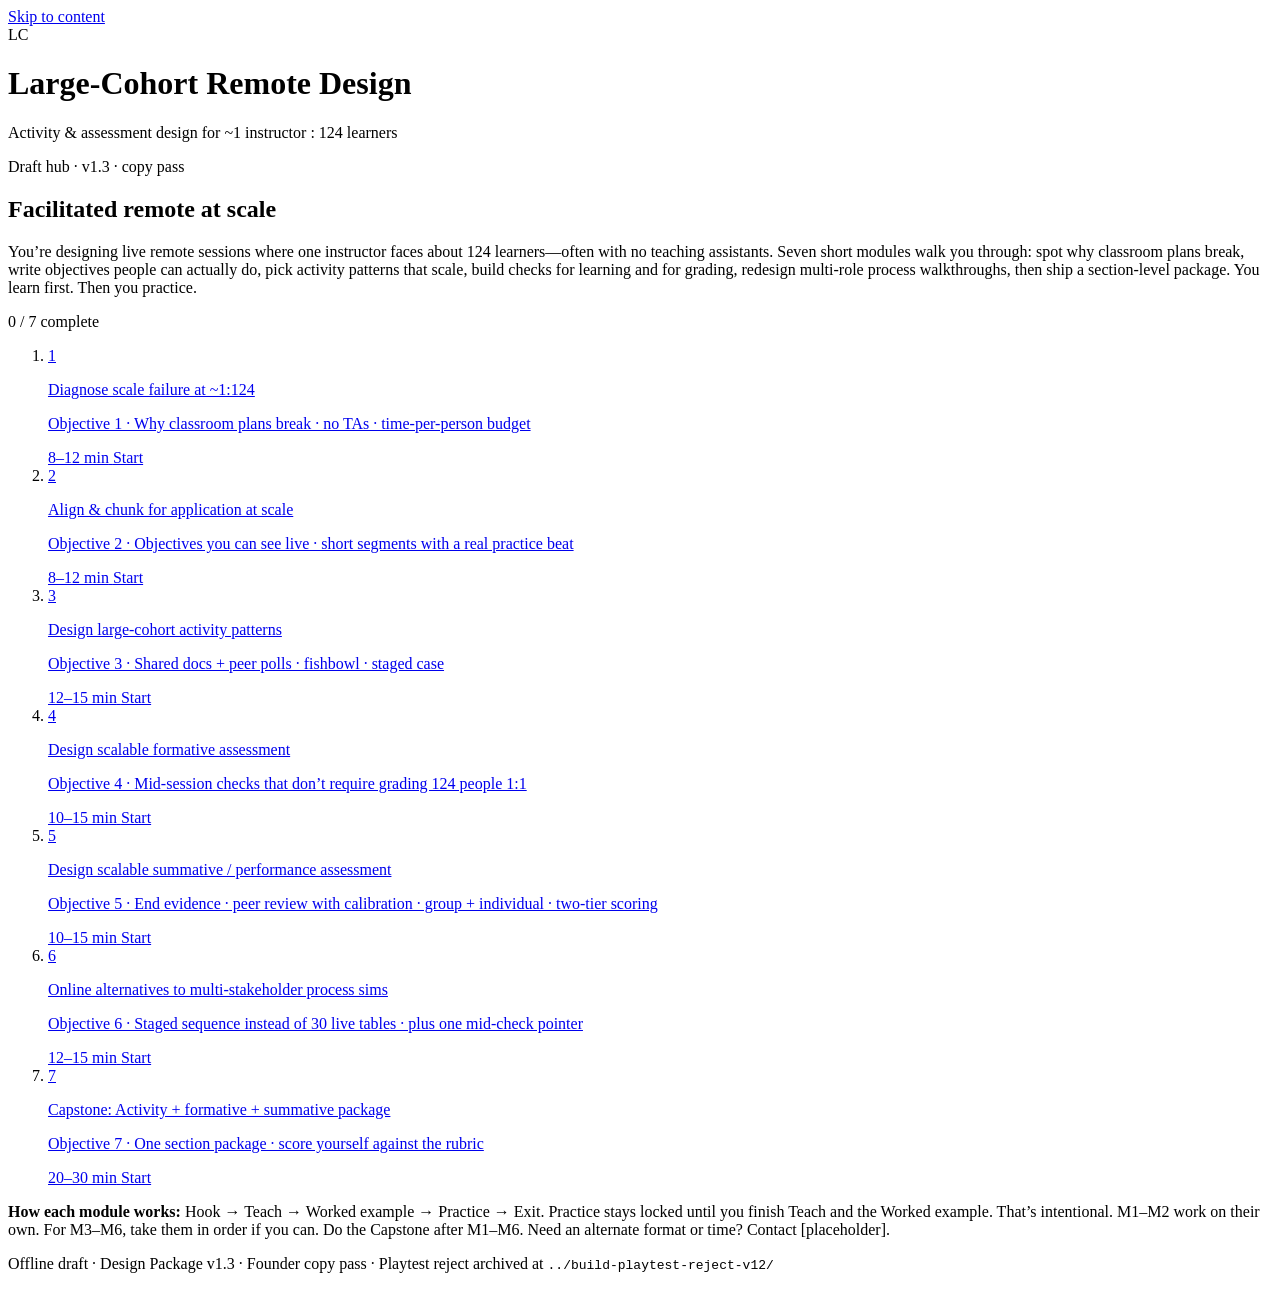
==== index.html @ bc88ca1a "Publish Remote Learning v1.3 playtest hub" ====
<!DOCTYPE html>
<html lang="en">
<head>
<meta charset="UTF-8">
<meta name="viewport" content="width=device-width, initial-scale=1">
<title>Large-Cohort Remote Design — Module Hub</title>
<link rel="stylesheet" href="assets/css/app.css">
</head>
<body>
<a class="skip-link" href="#main">Skip to content</a>
<div class="app app--hub">
  <header class="topbar">
    <div class="brand">
      <div class="brand-mark" aria-hidden="true">LC</div>
      <div>
        <h1>Large-Cohort Remote Design</h1>
        <p>Activity &amp; assessment design for ~1 instructor : 124 learners</p>
      </div>
    </div>
    <div class="topbar-meta">Draft hub · v1.3 · copy pass</div>
  </header>

  <main id="main">
    <section class="glass hub-intro" aria-labelledby="hub-title">
      <h2 id="hub-title">Facilitated remote at scale</h2>
      <p>You’re designing live remote sessions where one instructor faces about 124 learners—often with no teaching assistants. Seven short modules walk you through: spot why classroom plans break, write objectives people can actually do, pick activity patterns that scale, build checks for learning and for grading, redesign multi-role process walkthroughs, then ship a section-level package. You learn first. Then you practice.</p>
      <div class="hub-progress" aria-label="Series progress">
        <div class="hub-progress-track"><div class="hub-progress-fill" id="hub-fill" style="width:0%"></div></div>
        <span class="hub-progress-label" id="hub-label">0 / 7 complete</span>
      </div>
    </section>

    <nav class="glass" aria-label="Module list">
      <ol class="lesson-list" id="lesson-list">
        <li class="lesson-item" data-module="m1">
          <a class="lesson-link" href="modules/m1/index.html">
            <span class="lesson-num">1</span>
            <span class="lesson-body">
              <p class="lesson-title">Diagnose scale failure at ~1:124</p>
              <p class="lesson-meta">Objective 1 · Why classroom plans break · no TAs · time-per-person budget</p>
            </span>
            <span class="lesson-time">8–12 min</span>
            <span class="lesson-status">Start</span>
          </a>
        </li>
        <li class="lesson-item" data-module="m2">
          <a class="lesson-link" href="modules/m2/index.html">
            <span class="lesson-num">2</span>
            <span class="lesson-body">
              <p class="lesson-title">Align &amp; chunk for application at scale</p>
              <p class="lesson-meta">Objective 2 · Objectives you can see live · short segments with a real practice beat</p>
            </span>
            <span class="lesson-time">8–12 min</span>
            <span class="lesson-status">Start</span>
          </a>
        </li>
        <li class="lesson-item" data-module="m3">
          <a class="lesson-link" href="modules/m3/index.html">
            <span class="lesson-num">3</span>
            <span class="lesson-body">
              <p class="lesson-title">Design large-cohort activity patterns</p>
              <p class="lesson-meta">Objective 3 · Shared docs + peer polls · fishbowl · staged case</p>
            </span>
            <span class="lesson-time">12–15 min</span>
            <span class="lesson-status">Start</span>
          </a>
        </li>
        <li class="lesson-item" data-module="m4">
          <a class="lesson-link" href="modules/m4/index.html">
            <span class="lesson-num">4</span>
            <span class="lesson-body">
              <p class="lesson-title">Design scalable formative assessment</p>
              <p class="lesson-meta">Objective 4 · Mid-session checks that don’t require grading 124 people 1:1</p>
            </span>
            <span class="lesson-time">10–15 min</span>
            <span class="lesson-status">Start</span>
          </a>
        </li>
        <li class="lesson-item" data-module="m5">
          <a class="lesson-link" href="modules/m5/index.html">
            <span class="lesson-num">5</span>
            <span class="lesson-body">
              <p class="lesson-title">Design scalable summative / performance assessment</p>
              <p class="lesson-meta">Objective 5 · End evidence · peer review with calibration · group + individual · two-tier scoring</p>
            </span>
            <span class="lesson-time">10–15 min</span>
            <span class="lesson-status">Start</span>
          </a>
        </li>
        <li class="lesson-item" data-module="m6">
          <a class="lesson-link" href="modules/m6/index.html">
            <span class="lesson-num">6</span>
            <span class="lesson-body">
              <p class="lesson-title">Online alternatives to multi-stakeholder process sims</p>
              <p class="lesson-meta">Objective 6 · Staged sequence instead of 30 live tables · plus one mid-check pointer</p>
            </span>
            <span class="lesson-time">12–15 min</span>
            <span class="lesson-status">Start</span>
          </a>
        </li>
        <li class="lesson-item" data-module="m7">
          <a class="lesson-link" href="modules/m7/index.html">
            <span class="lesson-num">7</span>
            <span class="lesson-body">
              <p class="lesson-title">Capstone: Activity + formative + summative package</p>
              <p class="lesson-meta">Objective 7 · One section package · score yourself against the rubric</p>
            </span>
            <span class="lesson-time">20–30 min</span>
            <span class="lesson-status">Start</span>
          </a>
        </li>
      </ol>
    </nav>

    <aside class="glass-soft hub-note">
      <strong style="color:var(--text)">How each module works:</strong> Hook → Teach → Worked example → Practice → Exit.
      Practice stays locked until you finish Teach and the Worked example. That’s intentional.
      M1–M2 work on their own. For M3–M6, take them in order if you can. Do the Capstone after M1–M6.
      Need an alternate format or time? Contact [placeholder].
    </aside>
  </main>

  <p class="footer-note">Offline draft · Design Package v1.3 · Founder copy pass · Playtest reject archived at <code>../build-playtest-reject-v12/</code></p>
</div>
<script src="assets/js/app.js"></script>
<script>
LCApp.initHub({
  listEl: document.getElementById('lesson-list'),
  fillEl: document.getElementById('hub-fill'),
  labelEl: document.getElementById('hub-label'),
  modules: [
    {id:'m1'},{id:'m2'},{id:'m3'},{id:'m4'},{id:'m5'},{id:'m6'},{id:'m7'}
  ]
});
</script>
</body>
</html>
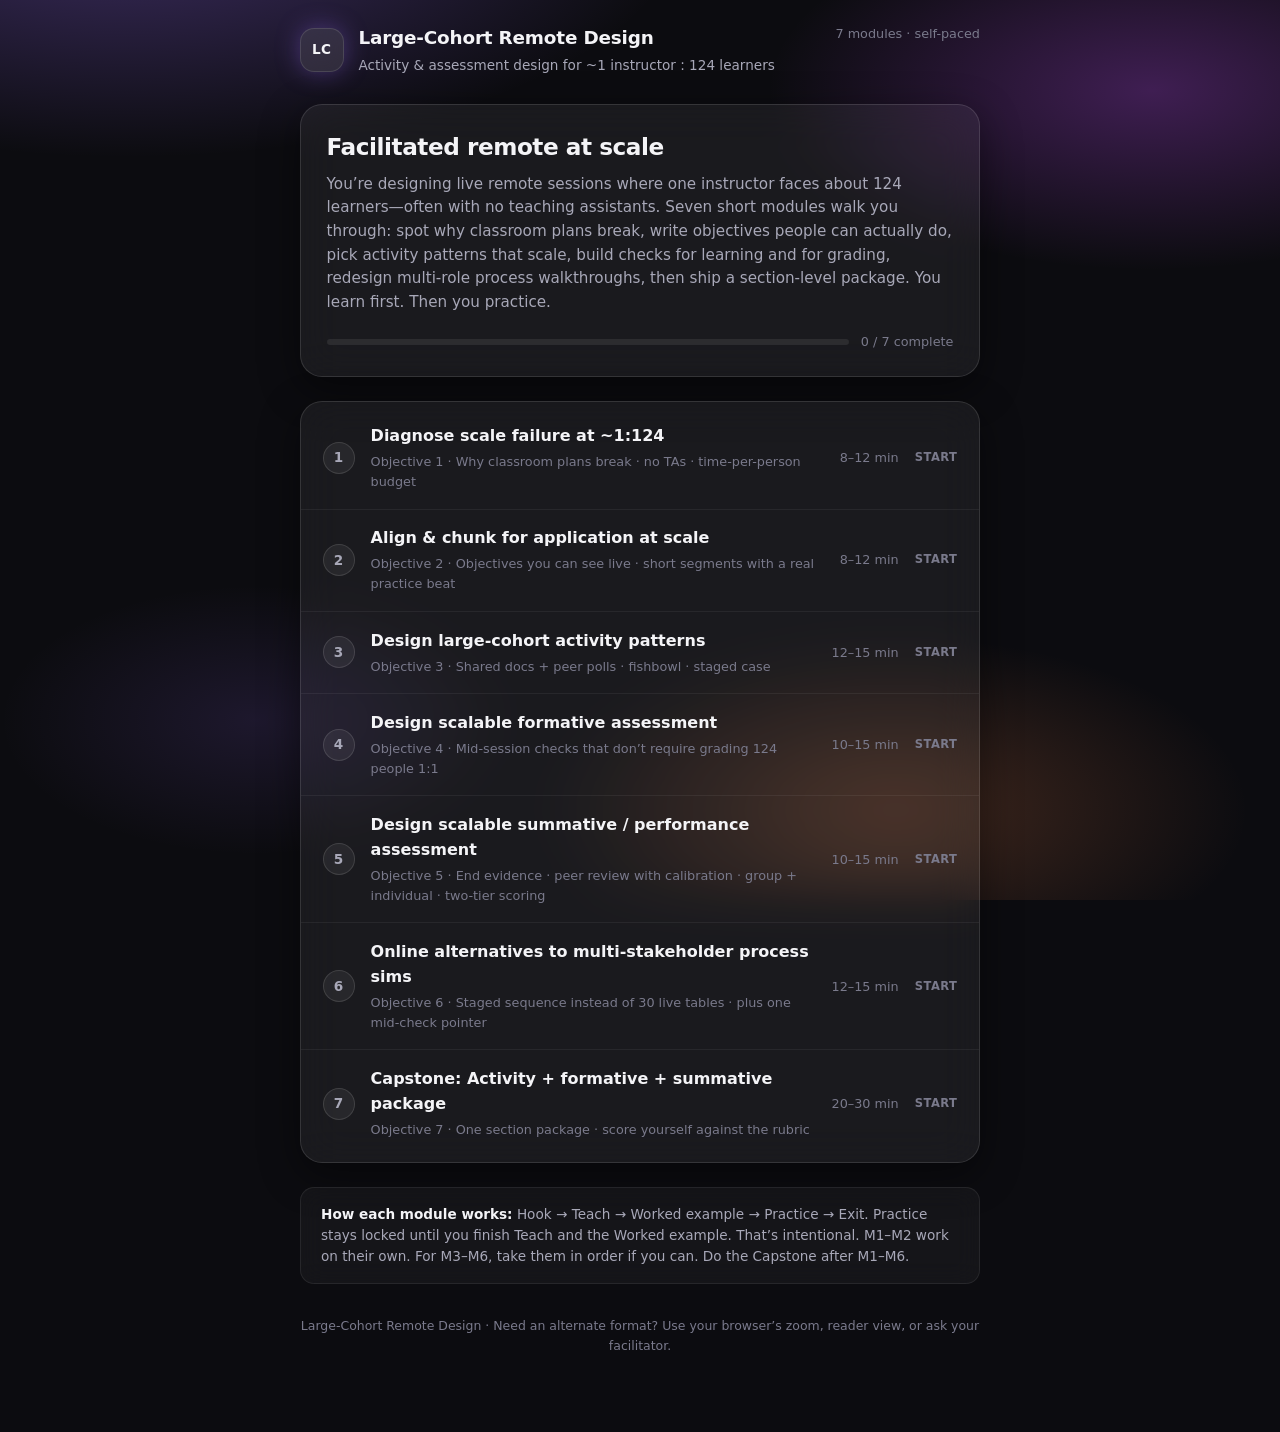
==== commit dd0c357f: "Playtest F-01: strip learner draft/dev chrome" ====
--- a/index.html
+++ b/index.html
@@ -17,7 +17,7 @@
         <p>Activity &amp; assessment design for ~1 instructor : 124 learners</p>
       </div>
     </div>
-    <div class="topbar-meta">Draft hub · v1.3 · copy pass</div>
+    <div class="topbar-meta">7 modules · self-paced</div>
   </header>
 
   <main id="main">
@@ -116,11 +116,10 @@
       <strong style="color:var(--text)">How each module works:</strong> Hook → Teach → Worked example → Practice → Exit.
       Practice stays locked until you finish Teach and the Worked example. That’s intentional.
       M1–M2 work on their own. For M3–M6, take them in order if you can. Do the Capstone after M1–M6.
-      Need an alternate format or time? Contact [placeholder].
     </aside>
   </main>
 
-  <p class="footer-note">Offline draft · Design Package v1.3 · Founder copy pass · Playtest reject archived at <code>../build-playtest-reject-v12/</code></p>
+  <p class="footer-note">Large-Cohort Remote Design · Need an alternate format? Use your browser’s zoom, reader view, or ask your facilitator.</p>
 </div>
 <script src="assets/js/app.js"></script>
 <script>
--- a/assets/css/app.css
+++ b/assets/css/app.css
@@ -0,0 +1,705 @@
+/* Large-Cohort Remote Design — PRIMARY dark glassmorphism
+   Visual bar: build/refs/PRIMARY-dark-glassmorphism.jpg
+   Hub sequencing: SECONDARY lesson-list structure only (no promo chrome) */
+
+:root {
+  --bg: #0c0c10;
+  --bg-elevated: #14141c;
+  --glass: rgba(255, 255, 255, 0.06);
+  --glass-strong: rgba(255, 255, 255, 0.10);
+  --glass-border: rgba(255, 255, 255, 0.12);
+  --glass-border-soft: rgba(255, 255, 255, 0.08);
+  --text: #f4f4f7;
+  --text-muted: #a8a8b8;
+  --text-dim: #7a7a8c;
+  --purple: #9b6dff;
+  --magenta: #c44dff;
+  --orange: #ff8a4c;
+  --glow-purple: rgba(155, 109, 255, 0.35);
+  --glow-magenta: rgba(196, 77, 255, 0.28);
+  --glow-orange: rgba(255, 138, 76, 0.22);
+  --success: #5ddea8;
+  --warn: #ffb454;
+  --danger: #ff6b8a;
+  --radius: 22px;
+  --radius-sm: 14px;
+  --radius-pill: 999px;
+  --font: "Segoe UI", system-ui, -apple-system, BlinkMacSystemFont, "Helvetica Neue", sans-serif;
+  --shadow: 0 12px 40px rgba(0, 0, 0, 0.45);
+  --max: 860px;
+  --hub-max: 720px;
+}
+
+*, *::before, *::after { box-sizing: border-box; }
+
+html { scroll-behavior: smooth; }
+
+body {
+  margin: 0;
+  min-height: 100vh;
+  font-family: var(--font);
+  font-size: 1.05rem;
+  line-height: 1.55;
+  color: var(--text);
+  background: var(--bg);
+  background-image:
+    radial-gradient(ellipse 80% 50% at 10% -10%, var(--glow-purple), transparent 55%),
+    radial-gradient(ellipse 60% 40% at 90% 10%, var(--glow-magenta), transparent 50%),
+    radial-gradient(ellipse 50% 35% at 70% 90%, var(--glow-orange), transparent 55%),
+    radial-gradient(ellipse 40% 30% at 20% 80%, rgba(155, 109, 255, 0.12), transparent 50%);
+  background-attachment: fixed;
+}
+
+.skip-link {
+  position: absolute;
+  left: -9999px;
+  top: 0;
+  z-index: 100;
+  padding: 0.75rem 1.25rem;
+  background: var(--purple);
+  color: #fff;
+  border-radius: var(--radius-sm);
+  text-decoration: none;
+  font-weight: 600;
+}
+.skip-link:focus {
+  left: 1rem;
+  top: 1rem;
+}
+
+.app {
+  max-width: var(--max);
+  margin: 0 auto;
+  padding: 1.5rem 1.25rem 4rem;
+}
+
+.app--hub { max-width: var(--hub-max); }
+
+/* —— Top bar —— */
+.topbar {
+  display: flex;
+  align-items: flex-start;
+  justify-content: space-between;
+  gap: 1rem;
+  margin-bottom: 1.75rem;
+}
+.brand { display: flex; gap: 0.9rem; align-items: center; }
+.brand-mark {
+  width: 44px; height: 44px;
+  border-radius: 14px;
+  display: grid; place-items: center;
+  font-weight: 700; font-size: 0.85rem; letter-spacing: 0.02em;
+  background: var(--glass-strong);
+  border: 1px solid var(--glass-border);
+  backdrop-filter: blur(16px);
+  -webkit-backdrop-filter: blur(16px);
+  box-shadow: 0 0 24px var(--glow-purple);
+  flex-shrink: 0;
+}
+.brand h1 {
+  margin: 0;
+  font-size: 1.15rem;
+  font-weight: 650;
+  letter-spacing: -0.01em;
+}
+.brand p {
+  margin: 0.15rem 0 0;
+  font-size: 0.85rem;
+  color: var(--text-muted);
+}
+.topbar-meta {
+  text-align: right;
+  font-size: 0.8rem;
+  color: var(--text-dim);
+  white-space: nowrap;
+}
+
+/* —— Glass surfaces —— */
+.glass {
+  background: var(--glass);
+  border: 1px solid var(--glass-border);
+  border-radius: var(--radius);
+  backdrop-filter: blur(20px);
+  -webkit-backdrop-filter: blur(20px);
+  box-shadow: var(--shadow);
+}
+.glass-soft {
+  background: rgba(255, 255, 255, 0.04);
+  border: 1px solid var(--glass-border-soft);
+  border-radius: var(--radius-sm);
+  backdrop-filter: blur(12px);
+  -webkit-backdrop-filter: blur(12px);
+}
+
+/* —— Hub lesson list (SECONDARY sequencing) —— */
+.hub-intro {
+  padding: 1.5rem 1.6rem;
+  margin-bottom: 1.5rem;
+}
+.hub-intro h2 {
+  margin: 0 0 0.5rem;
+  font-size: 1.45rem;
+  letter-spacing: -0.02em;
+}
+.hub-intro p {
+  margin: 0;
+  color: var(--text-muted);
+  font-size: 0.95rem;
+}
+.hub-progress {
+  display: flex;
+  align-items: center;
+  gap: 0.75rem;
+  margin-top: 1.1rem;
+}
+.hub-progress-track {
+  flex: 1;
+  height: 6px;
+  border-radius: var(--radius-pill);
+  background: rgba(255, 255, 255, 0.08);
+  overflow: hidden;
+}
+.hub-progress-fill {
+  height: 100%;
+  width: 0%;
+  border-radius: inherit;
+  background: linear-gradient(90deg, var(--purple), var(--magenta));
+  transition: width 0.35s ease;
+}
+.hub-progress-label {
+  font-size: 0.8rem;
+  color: var(--text-dim);
+  min-width: 4.5rem;
+  text-align: right;
+}
+
+.lesson-list {
+  list-style: none;
+  margin: 0;
+  padding: 0.35rem 0;
+}
+.lesson-item {
+  border-bottom: 1px solid rgba(255, 255, 255, 0.06);
+}
+.lesson-item:last-child { border-bottom: none; }
+.lesson-link {
+  display: flex;
+  align-items: center;
+  gap: 1rem;
+  padding: 1.05rem 1.35rem;
+  text-decoration: none;
+  color: inherit;
+  transition: background 0.2s ease;
+  border-radius: 0;
+}
+.lesson-link:hover,
+.lesson-link:focus-visible {
+  background: rgba(155, 109, 255, 0.08);
+  outline: none;
+}
+.lesson-num {
+  width: 2rem;
+  height: 2rem;
+  border-radius: 50%;
+  display: grid;
+  place-items: center;
+  font-size: 0.85rem;
+  font-weight: 650;
+  flex-shrink: 0;
+  background: rgba(255, 255, 255, 0.06);
+  border: 1px solid var(--glass-border);
+  color: var(--text-muted);
+}
+.lesson-item.is-complete .lesson-num {
+  background: rgba(93, 222, 168, 0.15);
+  border-color: rgba(93, 222, 168, 0.4);
+  color: var(--success);
+}
+.lesson-item.is-active .lesson-num {
+  background: rgba(155, 109, 255, 0.25);
+  border-color: rgba(155, 109, 255, 0.55);
+  color: #fff;
+  box-shadow: 0 0 16px var(--glow-purple);
+}
+.lesson-body { flex: 1; min-width: 0; }
+.lesson-title {
+  margin: 0;
+  font-size: 1rem;
+  font-weight: 600;
+}
+.lesson-meta {
+  margin: 0.2rem 0 0;
+  font-size: 0.8rem;
+  color: var(--text-dim);
+}
+.lesson-time {
+  font-size: 0.8rem;
+  color: var(--text-dim);
+  flex-shrink: 0;
+}
+.lesson-status {
+  font-size: 0.72rem;
+  font-weight: 600;
+  letter-spacing: 0.04em;
+  text-transform: uppercase;
+  color: var(--text-dim);
+}
+.lesson-item.is-complete .lesson-status { color: var(--success); }
+.lesson-item.is-active .lesson-status { color: var(--purple); }
+
+.hub-note {
+  margin-top: 1.5rem;
+  padding: 1rem 1.25rem;
+  font-size: 0.85rem;
+  color: var(--text-muted);
+}
+
+/* —— Module chrome —— */
+.module-header {
+  padding: 1.25rem 1.4rem;
+  margin-bottom: 1.25rem;
+}
+.module-header .eyebrow {
+  margin: 0 0 0.35rem;
+  font-size: 0.75rem;
+  font-weight: 650;
+  letter-spacing: 0.08em;
+  text-transform: uppercase;
+  color: var(--purple);
+}
+.module-header h1 {
+  margin: 0 0 0.4rem;
+  font-size: 1.35rem;
+  letter-spacing: -0.02em;
+}
+.module-header .obj {
+  margin: 0;
+  font-size: 0.9rem;
+  color: var(--text-muted);
+}
+.module-status {
+  display: flex;
+  align-items: center;
+  gap: 0.75rem;
+  margin-top: 1rem;
+  font-size: 0.8rem;
+  color: var(--text-dim);
+}
+.progress-track {
+  flex: 1;
+  height: 5px;
+  border-radius: var(--radius-pill);
+  background: rgba(255, 255, 255, 0.08);
+  overflow: hidden;
+}
+.progress-fill {
+  height: 100%;
+  width: 20%;
+  background: linear-gradient(90deg, var(--purple), var(--orange));
+  border-radius: inherit;
+  transition: width 0.3s ease;
+}
+
+/* Step nav — quiet lesson-list feel */
+.step-nav {
+  display: flex;
+  flex-wrap: wrap;
+  gap: 0.4rem;
+  margin-bottom: 1.25rem;
+  padding: 0.5rem;
+  background: rgba(0, 0, 0, 0.25);
+  border: 1px solid var(--glass-border-soft);
+  border-radius: var(--radius-sm);
+  backdrop-filter: blur(12px);
+  -webkit-backdrop-filter: blur(12px);
+}
+.nav-step {
+  appearance: none;
+  border: 1px solid transparent;
+  background: transparent;
+  color: var(--text-dim);
+  font: inherit;
+  font-size: 0.78rem;
+  font-weight: 600;
+  padding: 0.45rem 0.75rem;
+  border-radius: var(--radius-pill);
+  cursor: pointer;
+  transition: background 0.15s, color 0.15s, border-color 0.15s;
+}
+.nav-step:hover:not(:disabled),
+.nav-step:focus-visible:not(:disabled) {
+  color: var(--text);
+  background: rgba(255, 255, 255, 0.06);
+  outline: none;
+}
+.nav-step.active {
+  color: #fff;
+  background: rgba(155, 109, 255, 0.28);
+  border-color: rgba(155, 109, 255, 0.45);
+  box-shadow: 0 0 14px var(--glow-purple);
+}
+.nav-step.done:not(.active) { color: var(--success); }
+.nav-step.locked,
+.nav-step:disabled {
+  opacity: 0.45;
+  cursor: not-allowed;
+}
+
+/* Screens */
+.screen { display: none; }
+.screen.active { display: block; animation: fadeIn 0.28s ease; }
+@keyframes fadeIn {
+  from { opacity: 0; transform: translateY(6px); }
+  to { opacity: 1; transform: none; }
+}
+
+.panel {
+  padding: 1.6rem 1.65rem 1.75rem;
+  margin-bottom: 1.25rem;
+}
+.panel h2 {
+  margin: 0 0 0.85rem;
+  font-size: 1.25rem;
+  letter-spacing: -0.015em;
+}
+.panel h3 {
+  margin: 1.4rem 0 0.55rem;
+  font-size: 1.05rem;
+  color: var(--text);
+}
+.panel p { margin: 0 0 0.9rem; color: var(--text-muted); }
+.panel p:last-child { margin-bottom: 0; }
+.panel .lead {
+  color: var(--text);
+  font-size: 1.05rem;
+}
+.panel ul, .panel ol {
+  margin: 0 0 1rem;
+  padding-left: 1.25rem;
+  color: var(--text-muted);
+}
+.panel li { margin-bottom: 0.45rem; }
+.panel li strong { color: var(--text); }
+
+.scenario {
+  padding: 1rem 1.15rem;
+  margin: 0 0 1.1rem;
+  border-left: 3px solid var(--purple);
+  background: rgba(155, 109, 255, 0.08);
+  border-radius: 0 var(--radius-sm) var(--radius-sm) 0;
+}
+.scenario .label {
+  display: block;
+  font-size: 0.72rem;
+  font-weight: 700;
+  letter-spacing: 0.06em;
+  text-transform: uppercase;
+  color: var(--purple);
+  margin-bottom: 0.35rem;
+}
+
+.callout {
+  padding: 1rem 1.15rem;
+  margin: 1.1rem 0;
+}
+.callout--criteria {
+  border: 1px solid rgba(155, 109, 255, 0.35);
+  background: rgba(155, 109, 255, 0.10);
+  box-shadow: 0 0 28px rgba(155, 109, 255, 0.12);
+}
+.callout--warn {
+  border: 1px solid rgba(255, 180, 84, 0.35);
+  background: rgba(255, 180, 84, 0.08);
+}
+.callout--locked {
+  border: 1px solid rgba(255, 107, 138, 0.4);
+  background: rgba(255, 107, 138, 0.1);
+}
+.callout--model {
+  border: 1px solid rgba(93, 222, 168, 0.3);
+  background: rgba(93, 222, 168, 0.07);
+}
+.callout .callout-title {
+  margin: 0 0 0.45rem;
+  font-size: 0.78rem;
+  font-weight: 700;
+  letter-spacing: 0.06em;
+  text-transform: uppercase;
+  color: var(--text);
+}
+.callout ul { margin: 0; padding-left: 1.15rem; color: var(--text-muted); font-size: 0.92rem; }
+.callout p { margin: 0; font-size: 0.92rem; }
+
+.contrast {
+  display: grid;
+  gap: 0.85rem;
+  margin: 1rem 0;
+}
+@media (min-width: 640px) {
+  .contrast { grid-template-columns: 1fr 1fr; }
+}
+.contrast-card {
+  padding: 1rem 1.1rem;
+}
+.contrast-card .tag {
+  display: inline-block;
+  font-size: 0.7rem;
+  font-weight: 700;
+  letter-spacing: 0.05em;
+  text-transform: uppercase;
+  margin-bottom: 0.4rem;
+}
+.tag--good { color: var(--success); }
+.tag--weak { color: var(--warn); }
+
+.teach-section { margin-bottom: 1.5rem; }
+.teach-section:last-child { margin-bottom: 0; }
+
+.gallery-strip {
+  display: flex;
+  flex-wrap: wrap;
+  gap: 0.5rem;
+  margin: 0.75rem 0 0;
+}
+.gallery-chip {
+  font-size: 0.78rem;
+  padding: 0.35rem 0.7rem;
+  border-radius: var(--radius-pill);
+  background: rgba(255, 255, 255, 0.05);
+  border: 1px solid var(--glass-border-soft);
+  color: var(--text-dim);
+}
+
+.chunk-table {
+  width: 100%;
+  border-collapse: collapse;
+  font-size: 0.88rem;
+  margin: 0.75rem 0 1rem;
+}
+.chunk-table th,
+.chunk-table td {
+  text-align: left;
+  padding: 0.55rem 0.65rem;
+  border-bottom: 1px solid rgba(255, 255, 255, 0.08);
+  vertical-align: top;
+  color: var(--text-muted);
+}
+.chunk-table th {
+  color: var(--text-dim);
+  font-weight: 650;
+  font-size: 0.75rem;
+  text-transform: uppercase;
+  letter-spacing: 0.04em;
+}
+.chunk-table td:first-child { color: var(--text); font-weight: 600; white-space: nowrap; }
+
+/* Forms */
+.field { margin-bottom: 1.15rem; }
+.field label {
+  display: block;
+  margin-bottom: 0.4rem;
+  font-size: 0.9rem;
+  font-weight: 600;
+  color: var(--text);
+}
+.field .hint {
+  display: block;
+  margin-top: 0.25rem;
+  font-size: 0.8rem;
+  color: var(--text-dim);
+  font-weight: 400;
+}
+.field textarea,
+.field input[type="text"],
+.field select {
+  width: 100%;
+  padding: 0.75rem 0.9rem;
+  font: inherit;
+  font-size: 0.95rem;
+  color: var(--text);
+  background: rgba(0, 0, 0, 0.35);
+  border: 1px solid var(--glass-border);
+  border-radius: var(--radius-sm);
+  resize: vertical;
+  transition: border-color 0.15s, box-shadow 0.15s;
+}
+.field textarea:focus,
+.field input[type="text"]:focus,
+.field select:focus {
+  outline: none;
+  border-color: rgba(155, 109, 255, 0.65);
+  box-shadow: 0 0 0 3px rgba(155, 109, 255, 0.2);
+}
+.field textarea { min-height: 110px; }
+.field select {
+  appearance: none;
+  background-image: url("data:image/svg+xml,%3Csvg xmlns='http://www.w3.org/2000/svg' width='12' height='8' viewBox='0 0 12 8'%3E%3Cpath fill='%23a8a8b8' d='M1 1l5 5 5-5'/%3E%3C/svg%3E");
+  background-repeat: no-repeat;
+  background-position: right 0.9rem center;
+  padding-right: 2.2rem;
+}
+.field select option { background: #1a1a22; color: var(--text); }
+
+.radio-row {
+  display: flex;
+  flex-wrap: wrap;
+  gap: 0.65rem;
+  margin-top: 0.4rem;
+}
+.radio-row label {
+  display: inline-flex;
+  align-items: center;
+  gap: 0.4rem;
+  font-weight: 500;
+  font-size: 0.9rem;
+  color: var(--text-muted);
+  cursor: pointer;
+  padding: 0.4rem 0.7rem;
+  border-radius: var(--radius-pill);
+  border: 1px solid var(--glass-border-soft);
+  background: rgba(0, 0, 0, 0.2);
+}
+.radio-row input { accent-color: var(--purple); }
+.checkbox-row {
+  display: flex;
+  align-items: flex-start;
+  gap: 0.65rem;
+  margin: 1rem 0;
+  font-size: 0.92rem;
+  color: var(--text-muted);
+}
+.checkbox-row input {
+  margin-top: 0.2rem;
+  accent-color: var(--purple);
+  width: 1.1rem;
+  height: 1.1rem;
+  flex-shrink: 0;
+}
+
+.rubric-dim {
+  padding: 1.15rem 1.2rem;
+  margin-bottom: 1rem;
+}
+.rubric-dim h3 {
+  margin: 0 0 0.35rem;
+  font-size: 1rem;
+}
+.rubric-dim .dim-help {
+  margin: 0 0 0.75rem;
+  font-size: 0.82rem;
+  color: var(--text-dim);
+}
+
+/* Nav actions */
+.actions {
+  display: flex;
+  flex-wrap: wrap;
+  gap: 0.65rem;
+  align-items: center;
+  margin-top: 0.25rem;
+}
+.btn {
+  appearance: none;
+  border: 1px solid var(--glass-border);
+  background: var(--glass-strong);
+  color: var(--text);
+  font: inherit;
+  font-size: 0.92rem;
+  font-weight: 600;
+  padding: 0.7rem 1.25rem;
+  border-radius: var(--radius-pill);
+  cursor: pointer;
+  backdrop-filter: blur(12px);
+  -webkit-backdrop-filter: blur(12px);
+  transition: background 0.15s, border-color 0.15s, box-shadow 0.15s, opacity 0.15s;
+}
+.btn:hover:not(:disabled),
+.btn:focus-visible:not(:disabled) {
+  background: rgba(255, 255, 255, 0.14);
+  outline: none;
+}
+.btn:disabled {
+  opacity: 0.4;
+  cursor: not-allowed;
+}
+.btn-primary {
+  background: linear-gradient(135deg, rgba(155, 109, 255, 0.85), rgba(196, 77, 255, 0.75));
+  border-color: rgba(255, 255, 255, 0.2);
+  color: #fff;
+  box-shadow: 0 6px 24px var(--glow-purple);
+}
+.btn-primary:hover:not(:disabled),
+.btn-primary:focus-visible:not(:disabled) {
+  box-shadow: 0 8px 28px var(--glow-magenta);
+  background: linear-gradient(135deg, rgba(155, 109, 255, 1), rgba(196, 77, 255, 0.9));
+}
+.btn-ghost {
+  background: transparent;
+}
+.btn-link {
+  background: none;
+  border: none;
+  color: var(--purple);
+  text-decoration: underline;
+  padding: 0.5rem;
+  backdrop-filter: none;
+}
+.actions .spacer { flex: 1; }
+
+.gate-msg {
+  margin: 0.85rem 0 0;
+  padding: 0.75rem 1rem;
+  font-size: 0.9rem;
+  color: var(--danger);
+  background: rgba(255, 107, 138, 0.1);
+  border: 1px solid rgba(255, 107, 138, 0.35);
+  border-radius: var(--radius-sm);
+}
+.gate-msg[hidden] { display: none !important; }
+
+.complete-banner {
+  padding: 1.15rem 1.25rem;
+  margin-bottom: 1rem;
+  border: 1px solid rgba(93, 222, 168, 0.35);
+  background: rgba(93, 222, 168, 0.1);
+}
+.complete-banner h3 { margin: 0 0 0.35rem; color: var(--success); }
+.complete-banner p { margin: 0; color: var(--text-muted); font-size: 0.92rem; }
+
+.back-hub {
+  display: inline-flex;
+  align-items: center;
+  gap: 0.4rem;
+  margin-bottom: 1rem;
+  color: var(--text-muted);
+  text-decoration: none;
+  font-size: 0.88rem;
+  font-weight: 600;
+}
+.back-hub:hover, .back-hub:focus-visible {
+  color: var(--text);
+  outline: none;
+}
+
+.footer-note {
+  margin-top: 2rem;
+  font-size: 0.78rem;
+  color: var(--text-dim);
+  text-align: center;
+}
+
+.sr-only {
+  position: absolute;
+  width: 1px; height: 1px;
+  padding: 0; margin: -1px;
+  overflow: hidden;
+  clip: rect(0,0,0,0);
+  border: 0;
+}
+
+@media (max-width: 520px) {
+  .app { padding: 1rem 0.85rem 3rem; }
+  .panel { padding: 1.2rem 1.1rem; }
+  .topbar { flex-direction: column; }
+  .topbar-meta { text-align: left; }
+}
